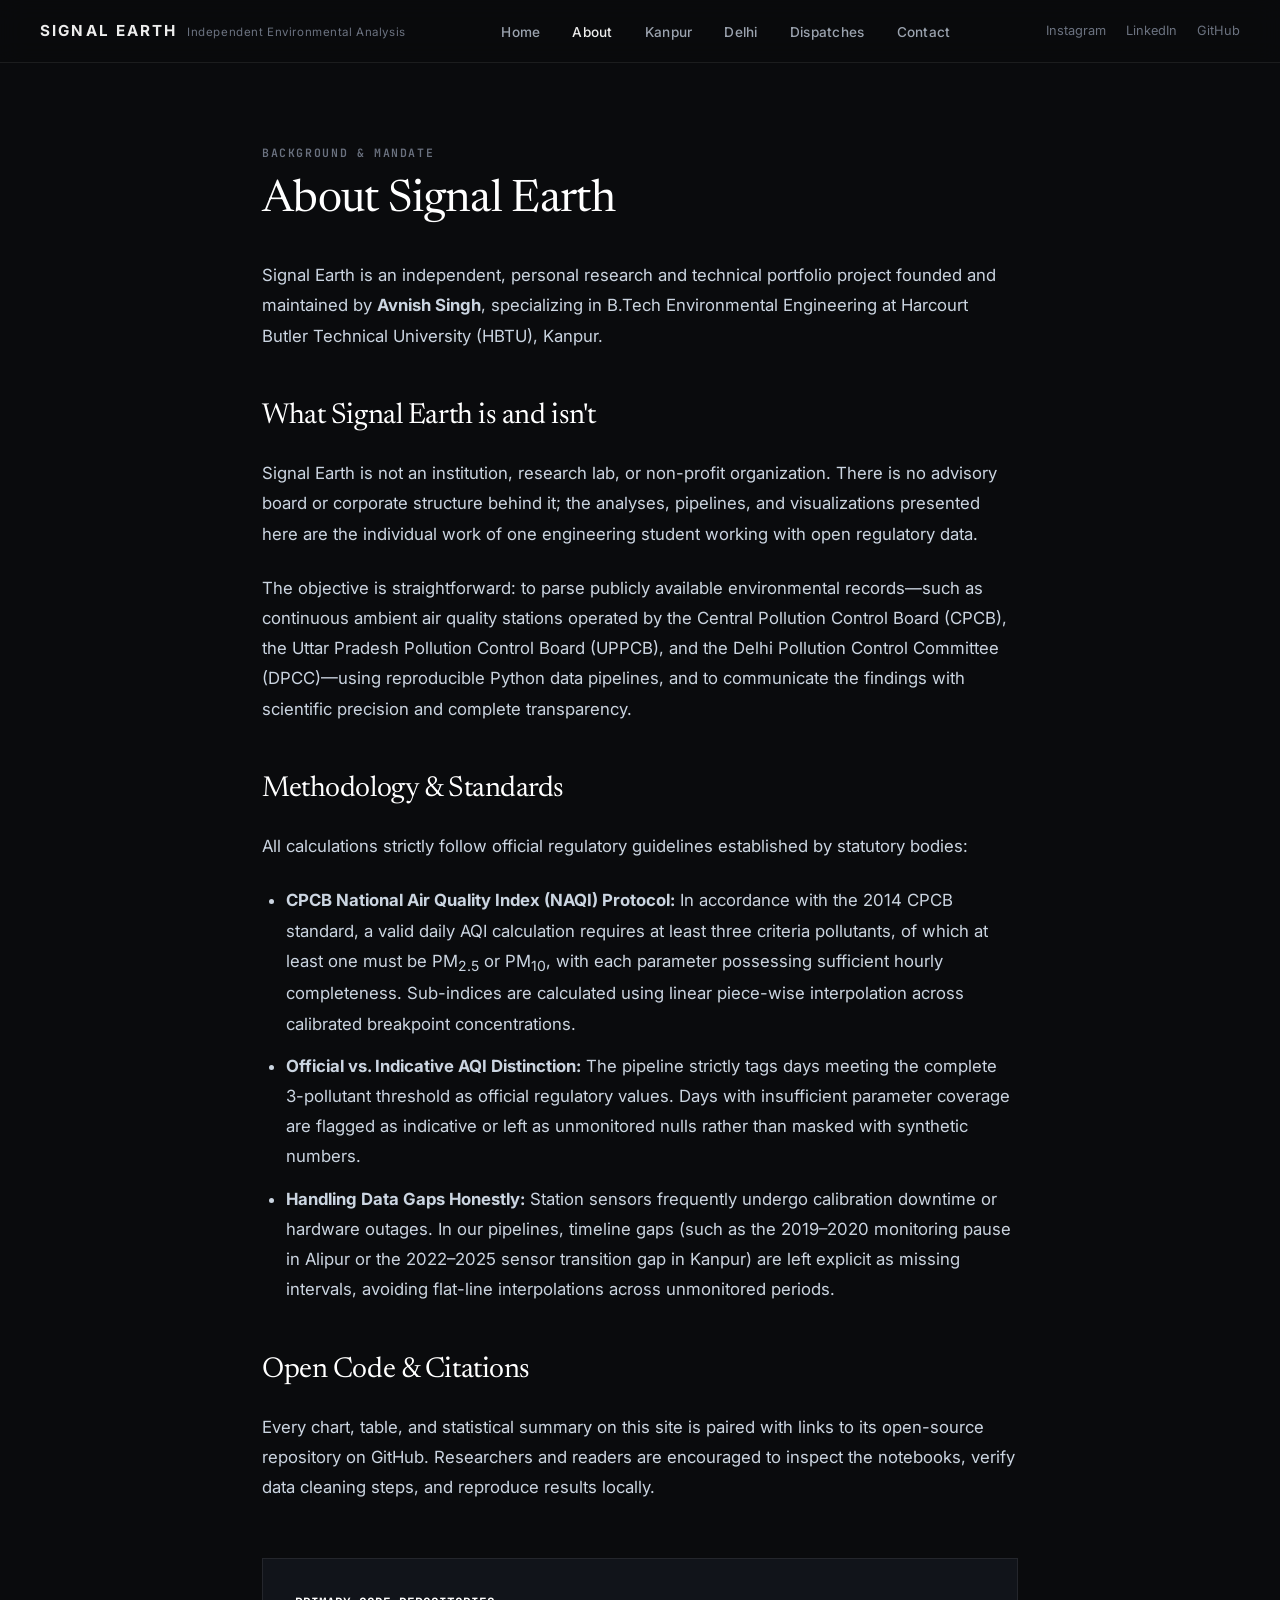
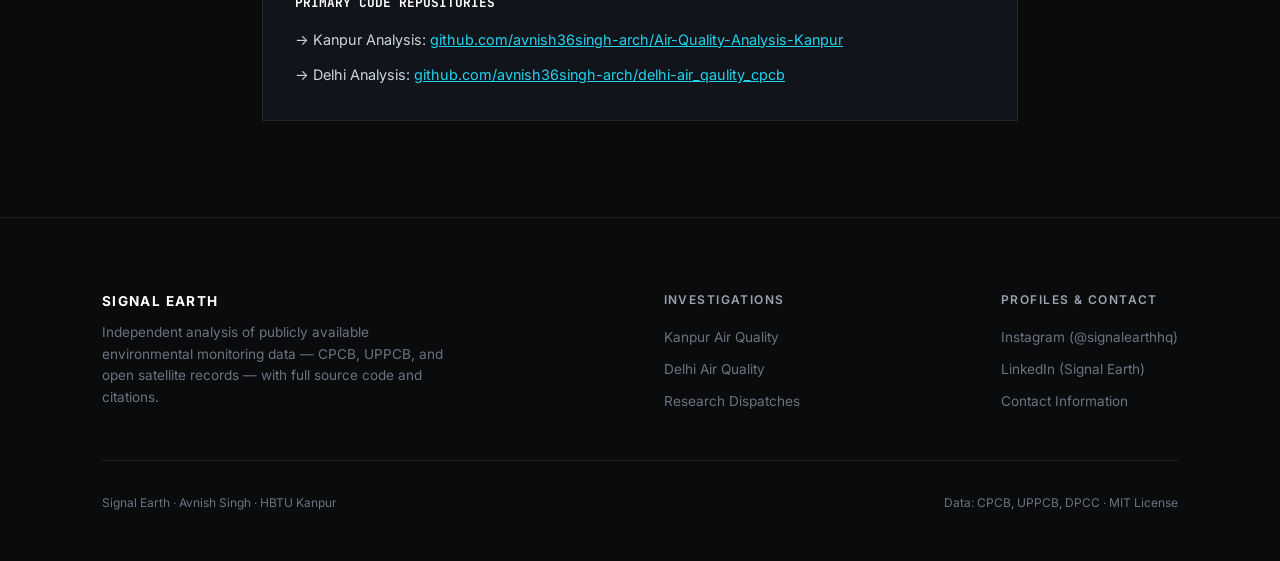
==== web/about.html @ 3f7aee05 "refactor(web): full Signal Earth rebuild to factual editorial register, deleted placeholders, gap-fi" ====
<!DOCTYPE html>
<html lang="en">
<head>
  <meta charset="UTF-8">
  <meta name="viewport" content="width=device-width, initial-scale=1.0">
  <title>About — Signal Earth</title>
  <meta name="description" content="About Signal Earth: An independent environmental data analysis portfolio by Avnish Singh, Environmental Engineering student at HBTU Kanpur.">
  <link rel="stylesheet" href="style.css">
</head>
<body>

  <!-- Navigation -->
  <nav class="se-nav">
    <a href="index.html" class="se-brand">
      <span class="se-brand-name">SIGNAL EARTH</span>
      <span class="se-brand-sub">Independent Environmental Analysis</span>
    </a>

    <ul class="se-nav-links">
      <li><a href="index.html">Home</a></li>
      <li><a href="about.html" class="active">About</a></li>
      <li><a href="investigations/kanpur.html">Kanpur</a></li>
      <li><a href="investigations/delhi.html">Delhi</a></li>
      <li><a href="dispatches.html">Dispatches</a></li>
      <li><a href="contact.html">Contact</a></li>
    </ul>

    <div class="se-nav-social">
      <a href="https://www.instagram.com/signalearthhq/" target="_blank" rel="noopener noreferrer" class="se-social-link">Instagram</a>
      <a href="https://www.linkedin.com/company/signalearth/about/?viewAsMember=true" target="_blank" rel="noopener noreferrer" class="se-social-link">LinkedIn</a>
      <a href="https://github.com/avnish36singh-arch" target="_blank" rel="noopener noreferrer" class="se-social-link">GitHub</a>
    </div>
  </nav>

  <main class="se-container-narrow" style="padding-top: 5rem; padding-bottom: 6rem;">
    <span class="section-kicker">Background &amp; Mandate</span>
    <h1 class="editorial-headline" style="font-size: 2.8rem; margin-bottom: 2rem;">About Signal Earth</h1>

    <div style="font-size: 1.05rem; line-height: 1.8; color: #CBD5E1; display: flex; flex-direction: column; gap: 1.5rem;">
      <p>
        Signal Earth is an independent, personal research and technical portfolio project founded and maintained by <strong>Avnish Singh</strong>, specializing in B.Tech Environmental Engineering at Harcourt Butler Technical University (HBTU), Kanpur.
      </p>

      <h2 class="editorial-headline" style="font-size: 1.8rem; margin-top: 1.5rem; color: #FFFFFF;">What Signal Earth is and isn't</h2>
      <p>
        Signal Earth is not an institution, research lab, or non-profit organization. There is no advisory board or corporate structure behind it; the analyses, pipelines, and visualizations presented here are the individual work of one engineering student working with open regulatory data.
      </p>
      <p>
        The objective is straightforward: to parse publicly available environmental records—such as continuous ambient air quality stations operated by the Central Pollution Control Board (CPCB), the Uttar Pradesh Pollution Control Board (UPPCB), and the Delhi Pollution Control Committee (DPCC)—using reproducible Python data pipelines, and to communicate the findings with scientific precision and complete transparency.
      </p>

      <h2 class="editorial-headline" style="font-size: 1.8rem; margin-top: 1.5rem; color: #FFFFFF;">Methodology &amp; Standards</h2>
      <p>
        All calculations strictly follow official regulatory guidelines established by statutory bodies:
      </p>
      <ul style="padding-left: 1.5rem; display: flex; flex-direction: column; gap: 0.75rem;">
        <li>
          <strong>CPCB National Air Quality Index (NAQI) Protocol:</strong> In accordance with the 2014 CPCB standard, a valid daily AQI calculation requires at least three criteria pollutants, of which at least one must be PM<sub>2.5</sub> or PM<sub>10</sub>, with each parameter possessing sufficient hourly completeness. Sub-indices are calculated using linear piece-wise interpolation across calibrated breakpoint concentrations.
        </li>
        <li>
          <strong>Official vs. Indicative AQI Distinction:</strong> The pipeline strictly tags days meeting the complete 3-pollutant threshold as official regulatory values. Days with insufficient parameter coverage are flagged as indicative or left as unmonitored nulls rather than masked with synthetic numbers.
        </li>
        <li>
          <strong>Handling Data Gaps Honestly:</strong> Station sensors frequently undergo calibration downtime or hardware outages. In our pipelines, timeline gaps (such as the 2019–2020 monitoring pause in Alipur or the 2022–2025 sensor transition gap in Kanpur) are left explicit as missing intervals, avoiding flat-line interpolations across unmonitored periods.
        </li>
      </ul>

      <h2 class="editorial-headline" style="font-size: 1.8rem; margin-top: 1.5rem; color: #FFFFFF;">Open Code &amp; Citations</h2>
      <p>
        Every chart, table, and statistical summary on this site is paired with links to its open-source repository on GitHub. Researchers and readers are encouraged to inspect the notebooks, verify data cleaning steps, and reproduce results locally.
      </p>

      <div style="margin-top: 2rem; padding: 2rem; background: var(--bg-surface); border: 1px solid var(--border-subtle);">
        <div style="font-family: var(--font-mono); font-size: 0.8rem; font-weight: 700; color: #FFFFFF; margin-bottom: 0.75rem;">PRIMARY CODE REPOSITORIES</div>
        <ul style="list-style: none; display: flex; flex-direction: column; gap: 0.6rem; font-size: 0.9rem;">
          <li>&rarr; Kanpur Analysis: <a href="https://github.com/avnish36singh-arch/Air-Quality-Analysis-Kanpur" target="_blank" rel="noopener noreferrer" style="color: var(--data-cyan);">github.com/avnish36singh-arch/Air-Quality-Analysis-Kanpur</a></li>
          <li>&rarr; Delhi Analysis: <a href="https://github.com/avnish36singh-arch/delhi-air_qaulity_cpcb" target="_blank" rel="noopener noreferrer" style="color: var(--data-cyan);">github.com/avnish36singh-arch/delhi-air_qaulity_cpcb</a></li>
        </ul>
      </div>
    </div>
  </main>

  <!-- Footer -->
  <footer class="se-footer">
    <div class="se-container">
      <div class="se-footer-inner">
        <div style="max-width: 360px;">
          <div style="font-weight: 700; color: #FFFFFF; letter-spacing: 0.1em; margin-bottom: 0.6rem;">SIGNAL EARTH</div>
          <p style="line-height: 1.6;">Independent analysis of publicly available environmental monitoring data — CPCB, UPPCB, and open satellite records — with full source code and citations.</p>
        </div>

        <div class="se-footer-col">
          <h5>Investigations</h5>
          <ul>
            <li><a href="investigations/kanpur.html">Kanpur Air Quality</a></li>
            <li><a href="investigations/delhi.html">Delhi Air Quality</a></li>
            <li><a href="dispatches.html">Research Dispatches</a></li>
          </ul>
        </div>

        <div class="se-footer-col">
          <h5>Profiles &amp; Contact</h5>
          <ul>
            <li><a href="https://www.instagram.com/signalearthhq/" target="_blank" rel="noopener noreferrer">Instagram (@signalearthhq)</a></li>
            <li><a href="https://www.linkedin.com/company/signalearth/about/?viewAsMember=true" target="_blank" rel="noopener noreferrer">LinkedIn (Signal Earth)</a></li>
            <li><a href="contact.html">Contact Information</a></li>
          </ul>
        </div>
      </div>

      <div class="se-footer-bottom">
        <span>Signal Earth &middot; Avnish Singh &middot; HBTU Kanpur</span>
        <span>Data: CPCB, UPPCB, DPCC &middot; MIT License</span>
      </div>
    </div>
  </footer>

</body>
</html>
---- web/style.css ----
/* ==========================================================================
   SIGNAL EARTH — EDITORIAL DESIGN SYSTEM
   Register: National Geographic / New York Times Investigative Editorial
   Base: Near-Black #0A0B0D / Deep Navy #0B1220
   Typography: Newsreader (Editorial Serif) + Inter (Factual Sans)
   ========================================================================== */

@import url('https://fonts.googleapis.com/css2?family=Inter:wght@300;400;500;600;700&family=Newsreader:ital,opsz,wght@0,6..72,400;0,6..72,500;0,6..72,600;1,6..72,400&family=JetBrains+Mono:wght@400;500;600&display=swap');

:root {
  --bg-main: #0A0B0D;
  --bg-surface: #11141A;
  --bg-surface-elevated: #161B22;
  --border-subtle: rgba(255, 255, 255, 0.08);
  --border-strong: rgba(255, 255, 255, 0.16);
  
  --text-primary: #EDEDED;
  --text-secondary: #9BA3AF;
  --text-muted: #6B7280;
  
  /* Functional data visualization colors only (never decorative) */
  --data-cyan: #22D3EE;
  --data-amber: #F59E0B;
  --data-rose: #F43F5E;
  --data-lime: #A3E635;
  --data-purple: #A855F7;
  
  --font-serif: 'Newsreader', Georgia, serif;
  --font-sans: 'Inter', system-ui, -apple-system, sans-serif;
  --font-mono: 'JetBrains Mono', ui-monospace, monospace;
}

* {
  margin: 0;
  padding: 0;
  box-sizing: border-box;
}

html {
  font-size: 16px;
  scroll-behavior: smooth;
  background-color: var(--bg-main);
  color: var(--text-primary);
}

body {
  font-family: var(--font-sans);
  background-color: var(--bg-main);
  color: var(--text-primary);
  line-height: 1.65;
  -webkit-font-smoothing: antialiased;
  -moz-osx-font-smoothing: grayscale;
}

/* --------------------------------------------------------------------------
   GLOBAL NAVIGATION
   -------------------------------------------------------------------------- */

.se-nav {
  position: sticky;
  top: 0;
  z-index: 100;
  background: rgba(10, 11, 13, 0.92);
  backdrop-filter: blur(12px);
  border-bottom: 1px solid var(--border-subtle);
  padding: 1.1rem 2.5rem;
  display: flex;
  justify-content: space-between;
  align-items: center;
}

.se-brand {
  display: flex;
  align-items: baseline;
  gap: 0.6rem;
  text-decoration: none;
  color: var(--text-primary);
}

.se-brand-name {
  font-family: var(--font-sans);
  font-weight: 700;
  font-size: 0.95rem;
  letter-spacing: 0.14em;
  text-transform: uppercase;
}

.se-brand-sub {
  font-size: 0.72rem;
  color: var(--text-muted);
  letter-spacing: 0.05em;
  font-weight: 400;
}

.se-nav-links {
  display: flex;
  gap: 2rem;
  list-style: none;
  align-items: center;
}

.se-nav-links a {
  text-decoration: none;
  color: var(--text-secondary);
  font-size: 0.85rem;
  font-weight: 500;
  letter-spacing: 0.02em;
  transition: color 0.15s ease;
}

.se-nav-links a:hover,
.se-nav-links a.active {
  color: var(--text-primary);
}

.se-nav-social {
  display: flex;
  gap: 1.25rem;
  align-items: center;
}

.se-social-link {
  color: var(--text-muted);
  text-decoration: none;
  font-size: 0.8rem;
  display: inline-flex;
  align-items: center;
  gap: 0.35rem;
  transition: color 0.15s ease;
}

.se-social-link:hover {
  color: var(--text-primary);
}

/* --------------------------------------------------------------------------
   TYPOGRAPHY & CITATION ACCENTS
   -------------------------------------------------------------------------- */

.editorial-headline {
  font-family: var(--font-serif);
  font-weight: 400;
  letter-spacing: -0.015em;
  line-height: 1.22;
  color: #FFFFFF;
}

.section-kicker {
  font-family: var(--font-mono);
  font-size: 0.72rem;
  font-weight: 600;
  letter-spacing: 0.14em;
  text-transform: uppercase;
  color: var(--text-muted);
  margin-bottom: 0.75rem;
  display: block;
}

.citation-tag {
  font-family: var(--font-mono);
  font-size: 0.68rem;
  color: var(--text-muted);
  letter-spacing: 0.04em;
  display: inline-flex;
  align-items: center;
  gap: 0.35rem;
}

.citation-tag::before {
  content: '·';
  color: var(--text-muted);
}

/* --------------------------------------------------------------------------
   LAYOUT CONTAINERS & SPACING
   -------------------------------------------------------------------------- */

.se-container {
  max-width: 1140px;
  margin: 0 auto;
  padding: 0 2rem;
}

.se-container-narrow {
  max-width: 820px;
  margin: 0 auto;
  padding: 0 2rem;
}

.se-section {
  padding: 6rem 0;
  border-bottom: 1px solid var(--border-subtle);
}

.se-section:last-of-type {
  border-bottom: none;
}

/* --------------------------------------------------------------------------
   HERO SECTIONS
   -------------------------------------------------------------------------- */

.se-hero {
  padding: 6rem 0 5rem 0;
}

.se-hero-lede {
  font-family: var(--font-serif);
  font-size: clamp(2.4rem, 4.5vw, 3.8rem);
  font-weight: 400;
  line-height: 1.18;
  color: #FFFFFF;
  margin-bottom: 1.5rem;
  max-width: 900px;
}

.se-hero-dek {
  font-size: 1.15rem;
  color: var(--text-secondary);
  line-height: 1.7;
  max-width: 780px;
  margin-bottom: 2rem;
}

.se-hero-media {
  margin-top: 3.5rem;
  position: relative;
}

.se-hero-img {
  width: 100%;
  max-height: 520px;
  object-fit: cover;
  display: block;
  border: 1px solid var(--border-subtle);
}

.se-media-credit {
  font-family: var(--font-mono);
  font-size: 0.68rem;
  color: var(--text-muted);
  margin-top: 0.6rem;
  display: block;
}

/* --------------------------------------------------------------------------
   INVESTIGATION CARDS (HOMEPAGE & ARCHIVE)
   -------------------------------------------------------------------------- */

.se-investigations-grid {
  display: grid;
  grid-template-columns: repeat(auto-fit, minmax(360px, 1fr));
  gap: 2.5rem;
  margin-top: 2.5rem;
}

.se-card {
  background: var(--bg-surface);
  border: 1px solid var(--border-subtle);
  padding: 2rem;
  display: flex;
  flex-direction: column;
  transition: border-color 0.15s ease;
}

.se-card:hover {
  border-color: var(--border-strong);
}

.se-card-status {
  font-family: var(--font-mono);
  font-size: 0.7rem;
  letter-spacing: 0.1em;
  color: var(--data-cyan);
  margin-bottom: 0.75rem;
}

.se-card-title {
  font-family: var(--font-serif);
  font-size: 1.5rem;
  line-height: 1.3;
  margin-bottom: 0.9rem;
  color: #FFFFFF;
}

.se-card-title a {
  color: inherit;
  text-decoration: none;
}

.se-card-title a:hover {
  text-decoration: underline;
}

.se-card-dek {
  font-size: 0.92rem;
  color: var(--text-secondary);
  line-height: 1.65;
  margin-bottom: 1.75rem;
  flex-grow: 1;
}

.se-card-meta {
  font-family: var(--font-mono);
  font-size: 0.75rem;
  color: var(--text-muted);
  padding-top: 1rem;
  border-top: 1px solid var(--border-subtle);
  display: flex;
  justify-content: space-between;
  align-items: center;
  flex-wrap: wrap;
  gap: 0.5rem;
}

.se-card-links {
  display: flex;
  gap: 1.25rem;
  margin-top: 1.25rem;
}

.se-link {
  font-size: 0.85rem;
  font-weight: 600;
  text-decoration: none;
  color: var(--data-cyan);
  display: inline-flex;
  align-items: center;
  gap: 0.35rem;
}

.se-link:hover {
  text-decoration: underline;
}

.se-link-secondary {
  color: var(--text-secondary);
}

.se-link-secondary:hover {
  color: var(--text-primary);
}

/* --------------------------------------------------------------------------
   DISPATCHES & EDITORIAL ENTRIES
   -------------------------------------------------------------------------- */

.se-dispatch-entry {
  padding: 3rem 0;
  border-bottom: 1px solid var(--border-subtle);
}

.se-dispatch-entry:first-of-type {
  padding-top: 1rem;
}

.se-dispatch-entry:last-of-type {
  border-bottom: none;
}

.se-dispatch-title {
  font-family: var(--font-serif);
  font-size: 1.6rem;
  line-height: 1.3;
  margin-bottom: 0.85rem;
  color: #FFFFFF;
}

.se-dispatch-body {
  font-size: 1rem;
  color: var(--text-secondary);
  line-height: 1.75;
  margin-bottom: 1rem;
}

.se-dispatch-body p {
  margin-bottom: 1rem;
}

.se-dispatch-source {
  font-family: var(--font-mono);
  font-size: 0.78rem;
  color: var(--text-muted);
}

.se-dispatch-source a {
  color: var(--data-cyan);
  text-decoration: none;
}

.se-dispatch-source a:hover {
  text-decoration: underline;
}

/* --------------------------------------------------------------------------
   DATA HUD & METRIC PANELS (AUTHENTIC CITATIONS)
   -------------------------------------------------------------------------- */

.se-metric-grid {
  display: grid;
  grid-template-columns: repeat(auto-fit, minmax(220px, 1fr));
  gap: 1.5rem;
  margin: 2.5rem 0;
}

.se-metric-card {
  background: var(--bg-surface);
  border: 1px solid var(--border-subtle);
  padding: 1.5rem;
}

.se-metric-num {
  font-family: var(--font-mono);
  font-size: 2rem;
  font-weight: 700;
  color: #FFFFFF;
  line-height: 1.1;
  margin-bottom: 0.4rem;
}

.se-metric-label {
  font-size: 0.82rem;
  font-weight: 500;
  color: var(--text-secondary);
  margin-bottom: 0.4rem;
}

.se-metric-source {
  font-family: var(--font-mono);
  font-size: 0.68rem;
  color: var(--text-muted);
  line-height: 1.4;
}

/* --------------------------------------------------------------------------
   CAVEAT / DATA LIMITATION BOX
   -------------------------------------------------------------------------- */

.se-caveat-box {
  background: rgba(245, 158, 11, 0.05);
  border-left: 3px solid var(--data-amber);
  padding: 1.5rem 1.75rem;
  margin: 3rem 0;
}

.se-caveat-title {
  font-family: var(--font-mono);
  font-size: 0.75rem;
  font-weight: 700;
  color: var(--data-amber);
  letter-spacing: 0.1em;
  text-transform: uppercase;
  margin-bottom: 0.5rem;
}

.se-caveat-text {
  font-size: 0.92rem;
  color: #CBD5E1;
  line-height: 1.65;
}

/* --------------------------------------------------------------------------
   CHART CONTAINERS
   -------------------------------------------------------------------------- */

.se-chart-wrap {
  background: var(--bg-surface);
  border: 1px solid var(--border-subtle);
  padding: 2rem;
  margin: 2.5rem 0;
}

.se-chart-header {
  margin-bottom: 1.5rem;
}

.se-chart-title {
  font-size: 1.15rem;
  font-weight: 600;
  color: #FFFFFF;
}

.se-chart-caption {
  font-size: 0.85rem;
  color: var(--text-muted);
  margin-top: 0.25rem;
}

.se-chart-img {
  width: 100%;
  height: auto;
  display: block;
  border: 1px solid var(--border-subtle);
  margin: 1.5rem 0;
}

/* --------------------------------------------------------------------------
   FOOTER
   -------------------------------------------------------------------------- */

.se-footer {
  border-top: 1px solid var(--border-subtle);
  padding: 4.5rem 0 3rem 0;
  background: var(--bg-main);
  font-size: 0.85rem;
  color: var(--text-muted);
}

.se-footer-inner {
  display: flex;
  justify-content: space-between;
  flex-wrap: wrap;
  gap: 3rem;
  margin-bottom: 3rem;
}

.se-footer-col h5 {
  font-family: var(--font-sans);
  font-size: 0.75rem;
  font-weight: 600;
  letter-spacing: 0.12em;
  text-transform: uppercase;
  color: var(--text-secondary);
  margin-bottom: 1rem;
}

.se-footer-col ul {
  list-style: none;
  display: flex;
  flex-direction: column;
  gap: 0.6rem;
}

.se-footer-col a {
  color: var(--text-muted);
  text-decoration: none;
  transition: color 0.15s ease;
}

.se-footer-col a:hover {
  color: var(--text-primary);
}

.se-footer-bottom {
  padding-top: 2rem;
  border-top: 1px solid var(--border-subtle);
  display: flex;
  justify-content: space-between;
  align-items: center;
  flex-wrap: wrap;
  gap: 1rem;
  font-size: 0.75rem;
}

/* --------------------------------------------------------------------------
   RESPONSIVE ADJUSTMENTS
   -------------------------------------------------------------------------- */

@media (max-width: 800px) {
  .se-nav {
    padding: 1rem 1.25rem;
  }
  .se-nav-links {
    display: none;
  }
  .se-hero-lede {
    font-size: 2rem;
  }
  .se-section {
    padding: 4rem 0;
  }
}
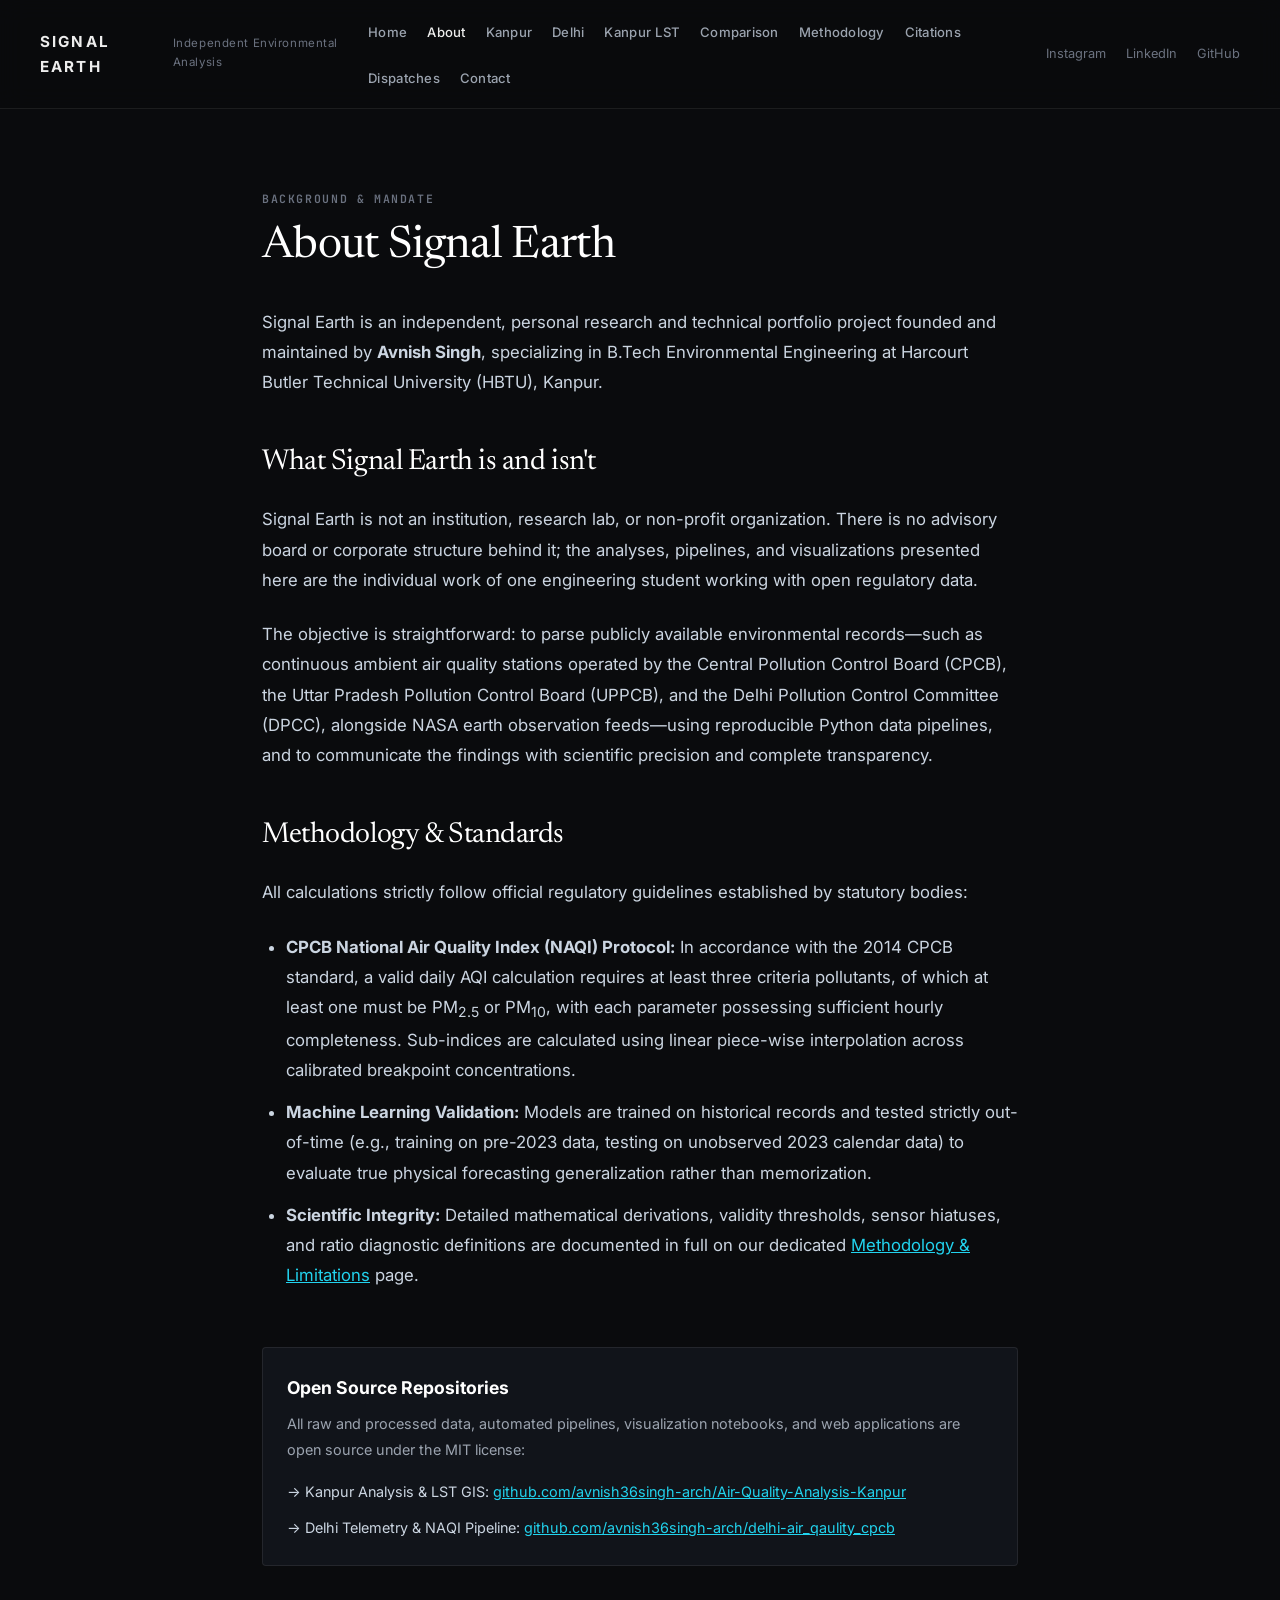
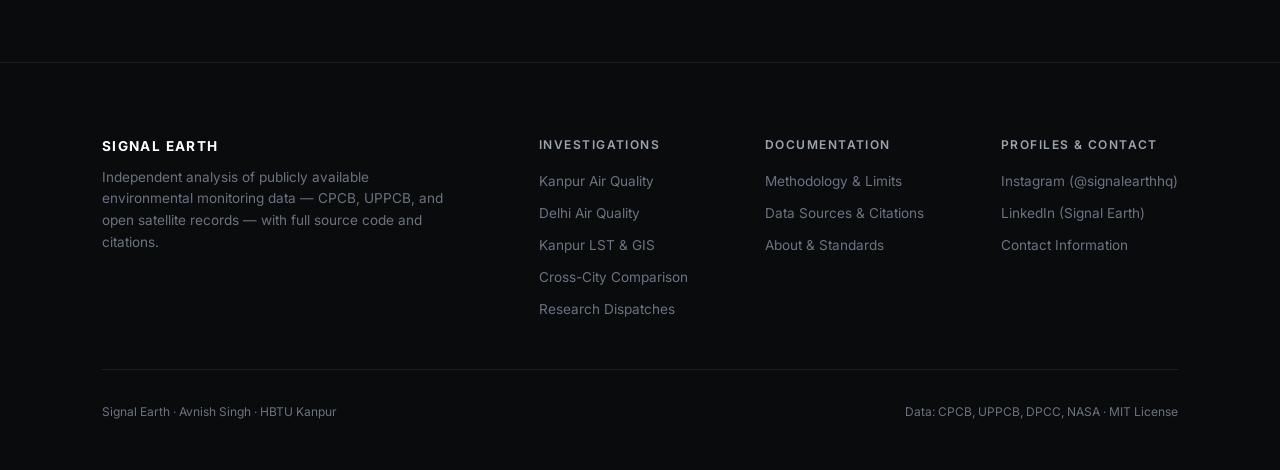
==== commit 943f75c4: "Complete Investigation 03 (Kanpur LST & QGIS), Methodology page, Cross-City comparison, and Citation" ====
--- a/web/about.html
+++ b/web/about.html
@@ -21,6 +21,10 @@
       <li><a href="about.html" class="active">About</a></li>
       <li><a href="investigations/kanpur.html">Kanpur</a></li>
       <li><a href="investigations/delhi.html">Delhi</a></li>
+      <li><a href="investigations/kanpur-lst.html">Kanpur LST</a></li>
+      <li><a href="investigations/comparison.html">Comparison</a></li>
+      <li><a href="methodology.html">Methodology</a></li>
+      <li><a href="citations.html">Citations</a></li>
       <li><a href="dispatches.html">Dispatches</a></li>
       <li><a href="contact.html">Contact</a></li>
     </ul>
@@ -46,7 +50,7 @@
         Signal Earth is not an institution, research lab, or non-profit organization. There is no advisory board or corporate structure behind it; the analyses, pipelines, and visualizations presented here are the individual work of one engineering student working with open regulatory data.
       </p>
       <p>
-        The objective is straightforward: to parse publicly available environmental records—such as continuous ambient air quality stations operated by the Central Pollution Control Board (CPCB), the Uttar Pradesh Pollution Control Board (UPPCB), and the Delhi Pollution Control Committee (DPCC)—using reproducible Python data pipelines, and to communicate the findings with scientific precision and complete transparency.
+        The objective is straightforward: to parse publicly available environmental records—such as continuous ambient air quality stations operated by the Central Pollution Control Board (CPCB), the Uttar Pradesh Pollution Control Board (UPPCB), and the Delhi Pollution Control Committee (DPCC), alongside NASA earth observation feeds—using reproducible Python data pipelines, and to communicate the findings with scientific precision and complete transparency.
       </p>
 
       <h2 class="editorial-headline" style="font-size: 1.8rem; margin-top: 1.5rem; color: #FFFFFF;">Methodology &amp; Standards</h2>
@@ -58,23 +62,19 @@
           <strong>CPCB National Air Quality Index (NAQI) Protocol:</strong> In accordance with the 2014 CPCB standard, a valid daily AQI calculation requires at least three criteria pollutants, of which at least one must be PM<sub>2.5</sub> or PM<sub>10</sub>, with each parameter possessing sufficient hourly completeness. Sub-indices are calculated using linear piece-wise interpolation across calibrated breakpoint concentrations.
         </li>
         <li>
-          <strong>Official vs. Indicative AQI Distinction:</strong> The pipeline strictly tags days meeting the complete 3-pollutant threshold as official regulatory values. Days with insufficient parameter coverage are flagged as indicative or left as unmonitored nulls rather than masked with synthetic numbers.
+          <strong>Machine Learning Validation:</strong> Models are trained on historical records and tested strictly out-of-time (e.g., training on pre-2023 data, testing on unobserved 2023 calendar data) to evaluate true physical forecasting generalization rather than memorization.
         </li>
         <li>
-          <strong>Handling Data Gaps Honestly:</strong> Station sensors frequently undergo calibration downtime or hardware outages. In our pipelines, timeline gaps (such as the 2019–2020 monitoring pause in Alipur or the 2022–2025 sensor transition gap in Kanpur) are left explicit as missing intervals, avoiding flat-line interpolations across unmonitored periods.
+          <strong>Scientific Integrity:</strong> Detailed mathematical derivations, validity thresholds, sensor hiatuses, and ratio diagnostic definitions are documented in full on our dedicated <a href="methodology.html" style="color: var(--data-cyan);">Methodology &amp; Limitations</a> page.
         </li>
       </ul>
 
-      <h2 class="editorial-headline" style="font-size: 1.8rem; margin-top: 1.5rem; color: #FFFFFF;">Open Code &amp; Citations</h2>
-      <p>
-        Every chart, table, and statistical summary on this site is paired with links to its open-source repository on GitHub. Researchers and readers are encouraged to inspect the notebooks, verify data cleaning steps, and reproduce results locally.
-      </p>
-
-      <div style="margin-top: 2rem; padding: 2rem; background: var(--bg-surface); border: 1px solid var(--border-subtle);">
-        <div style="font-family: var(--font-mono); font-size: 0.8rem; font-weight: 700; color: #FFFFFF; margin-bottom: 0.75rem;">PRIMARY CODE REPOSITORIES</div>
+      <div style="margin-top: 2rem; padding: 1.5rem; background: var(--bg-surface); border: 1px solid var(--border-subtle); border-radius: 4px;">
+        <h3 style="font-size: 1.1rem; margin-bottom: 0.5rem; color: #FFFFFF;">Open Source Repositories</h3>
+        <p style="font-size: 0.9rem; color: var(--text-secondary); margin-bottom: 1rem;">All raw and processed data, automated pipelines, visualization notebooks, and web applications are open source under the MIT license:</p>
         <ul style="list-style: none; display: flex; flex-direction: column; gap: 0.6rem; font-size: 0.9rem;">
-          <li>&rarr; Kanpur Analysis: <a href="https://github.com/avnish36singh-arch/Air-Quality-Analysis-Kanpur" target="_blank" rel="noopener noreferrer" style="color: var(--data-cyan);">github.com/avnish36singh-arch/Air-Quality-Analysis-Kanpur</a></li>
-          <li>&rarr; Delhi Analysis: <a href="https://github.com/avnish36singh-arch/delhi-air_qaulity_cpcb" target="_blank" rel="noopener noreferrer" style="color: var(--data-cyan);">github.com/avnish36singh-arch/delhi-air_qaulity_cpcb</a></li>
+          <li>&rarr; Kanpur Analysis &amp; LST GIS: <a href="https://github.com/avnish36singh-arch/Air-Quality-Analysis-Kanpur" target="_blank" rel="noopener noreferrer" style="color: var(--data-cyan);">github.com/avnish36singh-arch/Air-Quality-Analysis-Kanpur</a></li>
+          <li>&rarr; Delhi Telemetry &amp; NAQI Pipeline: <a href="https://github.com/avnish36singh-arch/delhi-air_qaulity_cpcb" target="_blank" rel="noopener noreferrer" style="color: var(--data-cyan);">github.com/avnish36singh-arch/delhi-air_qaulity_cpcb</a></li>
         </ul>
       </div>
     </div>
@@ -94,7 +94,18 @@
           <ul>
             <li><a href="investigations/kanpur.html">Kanpur Air Quality</a></li>
             <li><a href="investigations/delhi.html">Delhi Air Quality</a></li>
+            <li><a href="investigations/kanpur-lst.html">Kanpur LST &amp; GIS</a></li>
+            <li><a href="investigations/comparison.html">Cross-City Comparison</a></li>
             <li><a href="dispatches.html">Research Dispatches</a></li>
+          </ul>
+        </div>
+
+        <div class="se-footer-col">
+          <h5>Documentation</h5>
+          <ul>
+            <li><a href="methodology.html">Methodology &amp; Limits</a></li>
+            <li><a href="citations.html">Data Sources &amp; Citations</a></li>
+            <li><a href="about.html">About &amp; Standards</a></li>
           </ul>
         </div>
 
@@ -110,7 +121,7 @@
 
       <div class="se-footer-bottom">
         <span>Signal Earth &middot; Avnish Singh &middot; HBTU Kanpur</span>
-        <span>Data: CPCB, UPPCB, DPCC &middot; MIT License</span>
+        <span>Data: CPCB, UPPCB, DPCC, NASA &middot; MIT License</span>
       </div>
     </div>
   </footer>
--- a/web/style.css
+++ b/web/style.css
@@ -94,18 +94,20 @@
 
 .se-nav-links {
   display: flex;
-  gap: 2rem;
+  gap: 1.25rem;
   list-style: none;
   align-items: center;
+  flex-wrap: wrap;
 }
 
 .se-nav-links a {
   text-decoration: none;
   color: var(--text-secondary);
-  font-size: 0.85rem;
+  font-size: 0.82rem;
   font-weight: 500;
   letter-spacing: 0.02em;
   transition: color 0.15s ease;
+  white-space: nowrap;
 }
 
 .se-nav-links a:hover,
@@ -550,6 +552,55 @@
   flex-wrap: wrap;
   gap: 1rem;
   font-size: 0.75rem;
+}
+
+/* --------------------------------------------------------------------------
+   DATA TABLES
+   -------------------------------------------------------------------------- */
+
+.se-table-wrap {
+  width: 100%;
+  overflow-x: auto;
+  margin: 1.5rem 0 2rem 0;
+  border: 1px solid var(--border-subtle);
+  border-radius: var(--radius-md, 6px);
+  background: var(--bg-surface);
+}
+
+.se-table {
+  width: 100%;
+  border-collapse: collapse;
+  font-size: 0.88rem;
+  text-align: left;
+  font-family: var(--font-sans);
+}
+
+.se-table th {
+  background: rgba(255, 255, 255, 0.03);
+  padding: 0.85rem 1rem;
+  font-weight: 600;
+  font-size: 0.75rem;
+  text-transform: uppercase;
+  letter-spacing: 0.06em;
+  color: var(--text-muted);
+  border-bottom: 1px solid var(--border-subtle);
+  white-space: nowrap;
+}
+
+.se-table td {
+  padding: 0.85rem 1rem;
+  border-bottom: 1px solid rgba(255, 255, 255, 0.04);
+  color: #CBD5E1;
+  font-variant-numeric: tabular-nums;
+  white-space: nowrap;
+}
+
+.se-table tr:last-child td {
+  border-bottom: none;
+}
+
+.se-table tr:hover td {
+  background: rgba(255, 255, 255, 0.02);
 }
 
 /* --------------------------------------------------------------------------
@@ -570,3 +621,4 @@
     padding: 4rem 0;
   }
 }
+
